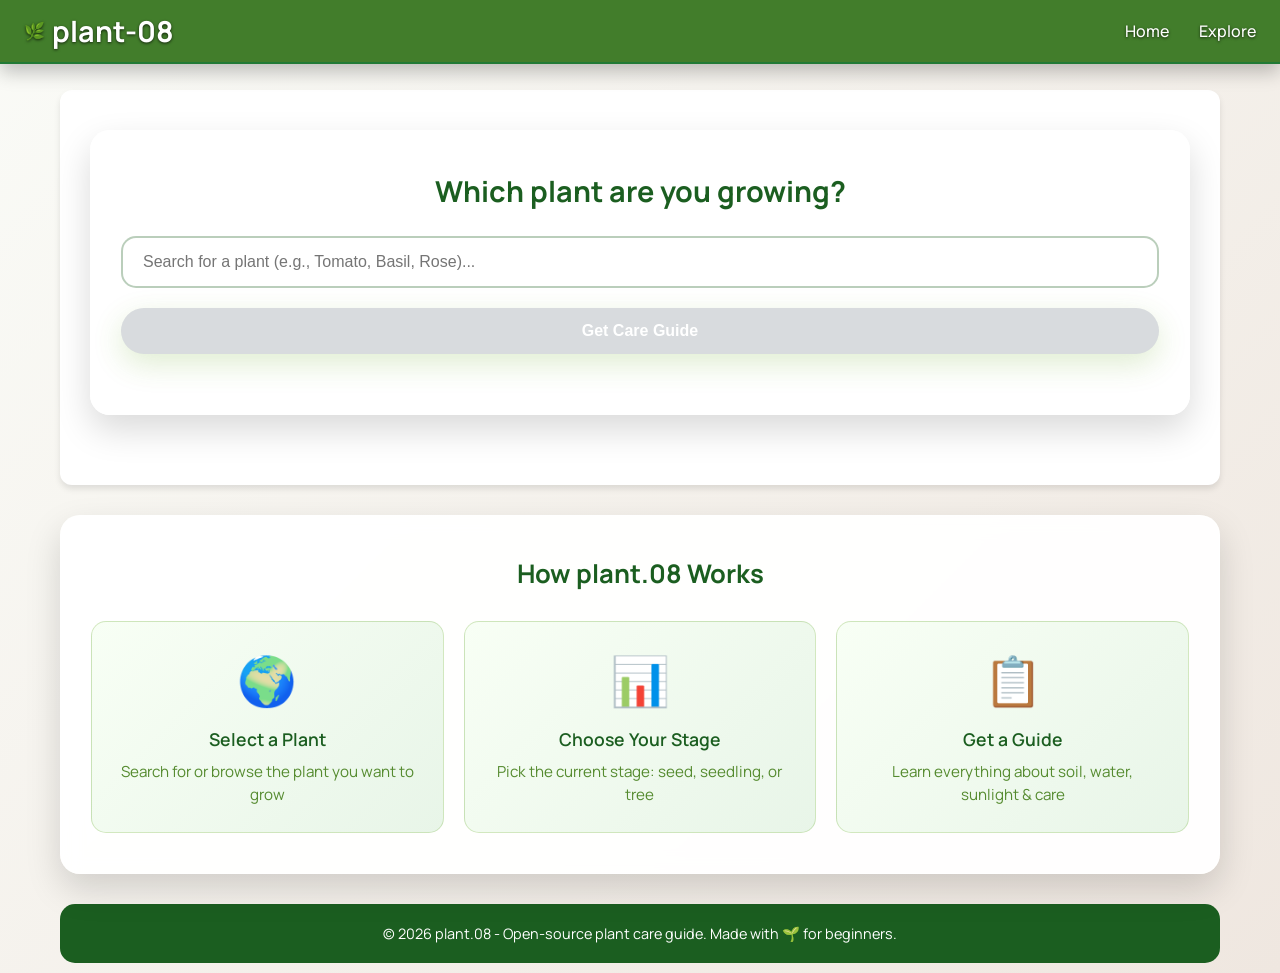
==== browse.html @ 8598b4c3 "Merge pull request #18 from vedansh-peepre/minor-fixes minor fixes" ====
<!DOCTYPE html>
<html lang="en">
<head>
    <meta charset="UTF-8">
    <meta name="viewport" content="width=device-width, initial-scale=1.0">
    <title>plant.08 - Learn Plant Care</title>
    <link rel="stylesheet" href="CSS/style.css">
    <link rel="icon" href="plant-08_logo-removebg-preview.png" type="image/x-icon">
    <link href="https://fonts.googleapis.com/css2?family=Manrope:wght@300;400;500;600;700;800&family=Playfair+Display:wght@400;700&display=swap" rel="stylesheet">
    <!-- <link href="https://fonts.googleapis.com/css2?family=Poppins:wght@300;400;600;700&family=Playfair+Display:wght@700&display=swap" rel="stylesheet"> -->
</head>
<body>
    <div class="container">
        <!-- Header -->
        <header class="header">
            <div class="logo">
                <div class="leaf-icon">🌿</div>
                <h1>plant-08</h1>
            </div>
            <nav class="nav">
                <a href="index.html">Home</a>
                <!-- <a href="browse.html">Search</a> -->
                <a href="explore.html">Explore</a>
            </nav>
        </header>

        <!-- Scroll Header -->
        <header class="scroll-header">
            <div class="scroll-left">Browse</div>
        </header>

        <!-- Main Content -->
        <main class="main-content">
            <!-- Search Section -->
            <section class="search-section">
                <h2>Which plant are you growing?</h2>
                
                <!-- Plant Input with Autocomplete -->
                <div class="search-container">
                    <input 
                        type="text" 
                        id="plantSearch" 
                        class="search-input" 
                        placeholder="Search for a plant (e.g., Tomato, Basil, Rose)..."
                        autocomplete="off"
                    >
                    <div id="searchSuggestions" class="search-suggestions"></div>
                </div>

                <!-- Search Button -->
                <button id="selectPlantBtn" class="btn btn-primary" disabled>
                    Get Care Guide
                </button>
            </section>

            <!-- Divider -->
        </main>

        <!-- Features Section -->
        <section class="features">
            <h3>How plant.08 Works</h3>
            <div class="features-grid">
                <div class="feature-card">
                    <div class="feature-icon">🌍</div>
                    <h4>Select a Plant</h4>
                    <p>Search for or browse the plant you want to grow</p>
                </div>
                <div class="feature-card">
                    <div class="feature-icon">📊</div>
                    <h4>Choose Your Stage</h4>
                    <p>Pick the current stage: seed, seedling, or tree</p>
                </div>
                <div class="feature-card">
                    <div class="feature-icon">📋</div>
                    <h4>Get a Guide</h4>
                    <p>Learn everything about soil, water, sunlight & care</p>
                </div>
            </div>
        </section>

        <!-- Footer -->
        <footer class="footer">
            <p>&copy; 2026 plant.08 - Open-source plant care guide. Made with 🌱 for beginners.</p>
        </footer>
    </div>

    <!-- Scripts -->
    <script src="JS/guide-data.js"></script>
    <script src="JS/script.js"></script>
    <script src="JS/browse.js"></script>
    
</body>
</html>
---- CSS/style.css ----
/* === Global Styles === */
/* === Unified Design Style CSS File ==*/
* {
    margin: 0;
    padding: 0;
    box-sizing: border-box;
}

body {
    font-family: 'Manrope', sans-serif;
    background: linear-gradient(135deg, #FAFBF7 0%, #EFE7E0 100%);
    min-height: 100vh;
    color: #2C3E1F;
    overflow-x: hidden;
}

.container {
    max-width: 1200px;
    margin: 0 auto;
    padding: 0 20px;
    display: flex;
    flex-direction: column;
    min-height: 100vh;
}

/* === Header === */
.header {
    position: fixed;
    top: 0;
    left: 0;
    width: 100%;
    z-index: 2000;
    padding: 10.8px 24px;
    background: #427D2B;
    color: #ffffff;
    border-radius: 0;
    box-shadow: 0 8px 18px rgba(0, 0, 0, 0.24);
    text-shadow: 0 1px 3px rgba(0,0,0,0.7);
    margin-bottom: 0;
    margin-top: 0;
    backdrop-filter: blur(10px);
    border-bottom: 2px solid #0276447b;
    display: flex;
    justify-content: space-between;
    align-items: center;
    min-height: 48px;
}

.logo {
    font-size: 0.9rem;
    color: #ffffff;
    margin-bottom: 0;
    font-weight: 700;
    display: flex;
    align-items: center;
    justify-content: flex-start;
    gap: 7.2px;
}

.logo h1 {
    margin: 0;
    padding: 0;
    color: #ffffff;
}

.nav {
    display: flex;
    gap: 30px;
    align-items: center;
}

.nav a {
    color: #ffffff;
    text-decoration: none;
    font-weight: 500;
    transition: all 0.3s ease;
    position: relative;
    font-size: 1rem;
}

.nav a:hover {
    color: #a8e6cf;
    transform: translateY(-2px);
}

.nav a::after {
    content: '';
    position: absolute;
    width: 0;
    height: 2px;
    bottom: -5px;
    left: 0;
    background: #a8e6cf;
    transition: width 0.3s ease;
}

.nav a:hover::after {
    width: 100%;
}

.leaf-icon {
    font-size: 16.8px;
}

.tagline {
    font-size: 1.1em;
    color: #558B2F;
    font-weight: 400;
}


/* === Scroll Header === */
.scroll-header {
    position: fixed;
    top: 0;
    left: 0;
    width: 100%;
    padding: 10px 20px;
    background: rgba(255, 255, 255, 0.7);
    color: #1b5e20;
    backdrop-filter: blur(10px);
    -webkit-backdrop-filter: blur(10px);
    z-index: 1000;
    opacity: 0;
    transform: translateY(-100%);
    transition: all 0.3s ease;
    display: flex;
    justify-content: space-between;
    align-items: center;
    box-shadow: 0 2px 10px rgba(0, 0, 0, 0.1);
}

.scroll-header.visible {
    opacity: 1;
    transform: translateY(0);
}

.scroll-left, .scroll-right, .scroll-header h1 {
    font-size: 1.5em;
    font-weight: 700;
    color: #1b5e20;
}

/* === Main Content === */
.main-content {
    flex: 1;
    background: white;
    border-radius: 12px;
    padding: 40px 30px;
    box-shadow: 0 4px 6px rgba(0, 0, 0, 0.1);
    margin-top: 90px;
    margin-bottom: 30px;
}

/* === Search Section === */
.search-section {
    background: rgba(255, 255, 255, 0.95);
    border-radius: 20px;
    padding: 40px 30px;
    box-shadow: 0 15px 35px rgba(0, 0, 0, 0.15);
    margin-bottom: 30px;
    backdrop-filter: blur(10px);
    border: 1px solid rgba(255, 255, 255, 0.5);
}

.search-section h2 {
    font-size: 1.8em;
    color: #1B5E20;
    margin-bottom: 25px;
    text-align: center;
    font-weight: 700;
}

.search-container {
    position: relative;
    margin-bottom: 20px;
}

.search-input {
    width: 100%;
    padding: 15px 20px;
    font-size: 1em;
    border: 2px solid rgba(27, 94, 32, 0.3);
    border-radius: 15px;
    transition: all 0.3s ease;
    background: white;
    font-family: 'Poppins', sans-serif;
}

.search-input:focus {
    outline: none;
    border-color: #1B5E20;
    background: white;
    box-shadow: 0 0 0 3px rgba(27, 94, 32, 0.1);
}

/* === Search Suggestions === */
.search-suggestions {
    position: absolute;
    top: 100%;
    left: 0;
    right: 0;
    background: white;
    border: 1px solid rgba(27, 94, 32, 0.2);
    border-top: none;
    border-radius: 0 0 15px 15px;
    max-height: 300px;
    overflow-y: auto;
    display: none;
    z-index: 10;
    box-shadow: 0 10px 25px rgba(0, 0, 0, 0.1);
}

.search-suggestions.active {
    display: block;
}

.suggestion-item {
    padding: 12px 20px;
    cursor: pointer;
    border-bottom: 1px solid #f0f0f0;
    transition: all 0.2s;
    color: #555;
}

.suggestion-item:hover {
    background-color: linear-gradient(135deg, #f8fff5 0%, #e8f5e8 100%);
    color: #558B2F;
    padding-left: 25px;
}

.suggestion-item:last-child {
    border-bottom: none;
}

/* === Buttons === */
.btn {
    padding: 14px 36px;
    font-size: 1rem;
    border: none;
    border-radius: 50px;
    cursor: pointer;
    transition: all 0.3s ease;
    font-weight: 600;
    text-decoration: none;
    display: inline-block;
    text-align: center;
}

.btn-primary {
    background: linear-gradient(45deg, #7CB342, #558B2F);
    color: white;
    width: 100%;
    margin-bottom: 20px;
    box-shadow: 0 10px 30px rgba(123, 179, 66, 0.4);
}

.btn-primary:hover:not(:disabled) {
    transform: translateY(-5px);
    box-shadow: 0 20px 40px rgba(123, 179, 66, 0.6);
}

.btn-primary:disabled {
    background: #bdc3c7;
    cursor: not-allowed;
    opacity: 0.6;
}

.btn-secondary {
    background: linear-gradient(45deg, #558B2F, #1B5E20);
    color: white;
    width: 100%;
    border: 2px solid transparent;
    padding: 25px 0;
    box-shadow: 0 10px 30px rgba(27, 94, 32, 0.3);
}

.btn-secondary:hover {
    transform: translateY(-3px);
    box-shadow: 0 15px 40px rgba(27, 94, 32, 0.5);
}

/* === Divider === */
.divider {
    text-align: center;
    margin: 30px 0;
    position: relative;
    color: rgba(255, 255, 255, 0.6);
    font-weight: 600;
}

.divider::before,
.divider::after {
    content: '';
    position: absolute;
    top: 50%;
    width: 35%;
    height: 1px;
    background: rgba(255, 255, 255, 0.3);
}

.divider::before {
    left: 0;
}

.divider::after {
    right: 0;
}

/* === Explore Section === */
.explore-section {
    background: rgba(255, 255, 255, 0.95);
    border-radius: 20px;
    padding: 40px 30px;
    box-shadow: 0 15px 35px rgba(0, 0, 0, 0.15);
    margin-bottom: 30px;
    backdrop-filter: blur(10px);
    border: 1px solid rgba(255, 255, 255, 0.5);
}

.explore-section h2 {
    font-size: 1.8em;
    color: #1B5E20;
    margin-bottom: 12px;
    font-weight: 700;
}

.explore-section p {
    font-size: 1em;
    color: #558B2F;
    margin-bottom: 20px;
    font-weight: 400;
}

/* === Features Section === */
.features {
    background: rgba(255, 255, 255, 0.95);
    border-radius: 20px;
    padding: 40px 30px;
    box-shadow: 0 15px 35px rgba(0, 0, 0, 0.15);
    margin-bottom: 30px;
    backdrop-filter: blur(10px);
    border: 1px solid rgba(255, 255, 255, 0.5);
}

.features h3 {
    font-size: 1.6em;
    color: #1B5E20;
    text-align: center;
    margin-bottom: 30px;
    font-weight: 700;
}

.features-grid {
    display: grid;
    grid-template-columns: repeat(auto-fit, minmax(220px, 1fr));
    gap: 20px;
}

.feature-card {
    background: linear-gradient(135deg, #f8fff5 0%, #e8f5e8 100%);
    padding: 25px;
    border-radius: 15px;
    text-align: center;
    border: 1px solid rgba(123, 179, 66, 0.3);
    transition: all 0.3s ease;
}

.feature-card:hover {
    transform: translateY(-5px);
    box-shadow: 0 10px 30px rgba(123, 179, 66, 0.2);
    border-color: #7CB342;
}

.feature-icon {
    font-size: 3em;
    margin-bottom: 15px;
}

.feature-card h4 {
    font-size: 1.1em;
    color: #1B5E20;
    margin-bottom: 10px;
    font-weight: 600;
}

.feature-card p {
    font-size: 0.95em;
    color: #558B2F;
    line-height: 1.5;
}

/* === Footer === */
.footer {
    text-align: center;
    padding: 20px;
    color: white;
    font-size: 0.9em;
    margin-top: auto;
    background: #1B5E20;
    border-radius: 15px;
    margin-bottom: 10px;
}

/* === Responsive Design === */
@media (max-width: 768px) {
    .container {
        padding: 0 15px;
        margin: 0 auto;
    }

    .header {
        padding: 12px 9px;
        margin: 9px 0;
        text-align: center;
    }

    .logo {
        font-size: 1.08rem;
        margin-bottom: 4.8px;
    }

    .tagline {
        font-size: 0.6em;
    }

    .main-content {
        padding: 25px 20px;
        margin-bottom: 20px;
    }

    .search-section {
        padding: 25px 20px;
        margin-bottom: 20px;
    }

    .search-section h2 {
        font-size: 1.5em;
        margin-bottom: 20px;
    }

    .search-container {
        margin-bottom: 15px;
    }

    .search-input {
        padding: 12px 18px;
        font-size: 0.95em;
    }

    .search-suggestions {
        max-height: 250px;
    }

    .suggestion-item {
        padding: 10px 18px;
        font-size: 0.9em;
    }

    .btn {
        padding: 12px 30px;
        font-size: 0.95em;
    }

    .btn-primary,
    .btn-secondary {
        width: 100%;
        margin-bottom: 15px;
    }

    .divider {
        font-size: 0.9em;
        margin: 25px 0;
    }

    .divider::before,
    .divider::after {
        width: 30%;
    }

    .explore-section {
        padding: 25px 20px;
        margin-bottom: 20px;
    }

    .explore-section h2 {
        font-size: 1.5em;
        margin-bottom: 10px;
    }

    .explore-section p {
        font-size: 0.95em;
        margin-bottom: 15px;
    }

    .features {
        padding: 25px 20px;
        margin-bottom: 20px;
    }

    .features h3 {
        font-size: 1.4em;
        margin-bottom: 20px;
    }

    .features-grid {
        grid-template-columns: 1fr;
        gap: 15px;
    }

    .feature-card {
        padding: 20px;
    }

    .feature-icon {
        font-size: 2.5em;
        margin-bottom: 12px;
    }

    .feature-card h4 {
        font-size: 1em;
        margin-bottom: 8px;
    }

    .feature-card p {
        font-size: 0.9em;
    }

    .footer {
        padding: 15px;
        font-size: 0.85em;
        margin-bottom: 5px;
    }
}

@media (max-width: 480px) {
    .container {
        padding: 0 10px;
    }

    .header {
        padding: 9px 6px;
        margin: 6px 0;
    }

    .logo {
        font-size: 0.96rem;
    }

    .tagline {
        font-size: 0.54em;
    }

    .main-content,
    .search-section,
    .explore-section,
    .features {
        padding: 20px 15px;
        border-radius: 15px;
    }

    .search-section h2,
    .explore-section h2,
    .features h3 {
        font-size: 1.3em;
    }

    .search-input {
        padding: 10px 15px;
        font-size: 0.9em;
    }

    .btn {
        padding: 10px 25px;
        font-size: 0.9em;
    }

    .feature-card {
        padding: 15px;
    }

    .feature-icon {
        font-size: 2em;
    }

/* === Mobile Enhancements === */
/* Touch-friendly interactions */
@media (max-width: 768px) {
    * {
        -webkit-tap-highlight-color: rgba(82, 183, 136, 0.1);
    }

    /* Improve button touch targets */
    .btn, .btn-primary, .btn-secondary, .plant-btn, .btn-stage, .cta-primary, .cta-secondary {
        min-height: 44px;
        min-width: 44px;
        display: flex;
        align-items: center;
        justify-content: center;
    }

    /* Better text selection on mobile */
    body {
        -webkit-text-size-adjust: 100%;
        -ms-text-size-adjust: 100%;
    }

    /* Prevent horizontal scroll */
    html, body {
        overflow-x: hidden;
        width: 100%;
    }

    /* Improve form inputs */
    input, select, textarea {
        font-size: 16px; /* Prevents zoom on iOS */
    }

    /* Better spacing for mobile */
    .container {
        padding-left: 15px;
        padding-right: 15px;
    }
}

/* Additional mobile optimizations */
@media (max-width: 480px) {
    /* Reduce motion for better performance on low-end devices */
    *, *::before, *::after {
        animation-duration: 0.2s !important;
        animation-delay: 0s !important;
        transition-duration: 0.2s !important;
    }

    /* Optimize for small screens */
    .container {
        padding-left: 10px;
        padding-right: 10px;
    }

    /* Better readability */
    body {
        font-size: 14px;
        line-height: 1.5;
    }

    /* Optimize images and icons */
    .feature-icon, .care-icon, .stage-icon, .plant-icon {
        image-rendering: -webkit-optimize-contrast;
    }
} 
}
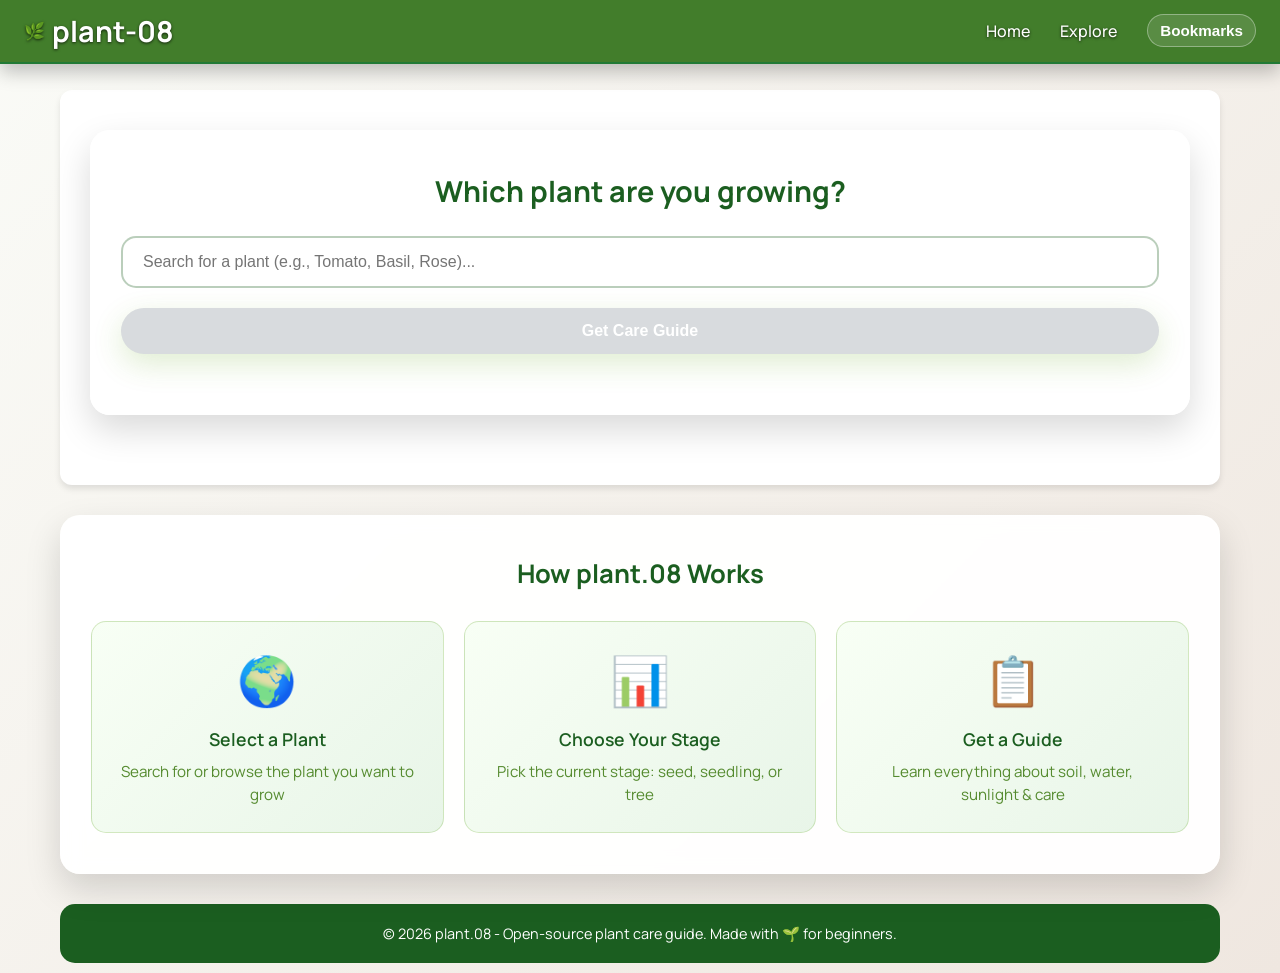
==== commit 23fd31bc: "Add bookmarks overlay and header access across pages" ====
--- a/browse.html
+++ b/browse.html
@@ -17,12 +17,17 @@
                 <div class="leaf-icon">🌿</div>
                 <h1>plant-08</h1>
             </div>
-            <nav class="nav">
-                <a href="index.html">Home</a>
-                <!-- <a href="browse.html">Search</a> -->
-                <a href="explore.html">Explore</a>
-            </nav>
-        </header>
+            <button class="nav-toggle" type="button" aria-label="Open navigation" aria-controls="primaryNav" aria-expanded="false">
+                <span class="nav-toggle-bar"></span>
+            </button>
+            <nav class="nav" id="primaryNav">
+                <a href="index.html">Home</a>
+                <!-- <a href="browse.html">Search</a> -->
+                <a href="explore.html">Explore</a>
+                <button class="bookmarks-open-btn" type="button">Bookmarks</button>
+            </nav>
+        </header>
+        <div class="nav-backdrop" data-nav-backdrop></div>
 
         <!-- Scroll Header -->
         <header class="scroll-header">
@@ -85,9 +90,11 @@
     </div>
 
     <!-- Scripts -->
-    <script src="JS/guide-data.js"></script>
-    <script src="JS/script.js"></script>
-    <script src="JS/browse.js"></script>
-    
-</body>
-</html>
+    <script src="JS/guide-data.js"></script>
+    <script src="JS/script.js"></script>
+    <script src="JS/browse.js"></script>
+    <script src="JS/bookmarks.js"></script>
+    <script src="JS/nav.js"></script>
+    
+</body>
+</html>
--- a/CSS/style.css
+++ b/CSS/style.css
@@ -69,10 +69,10 @@
     align-items: center;
 }
 
-.nav a {
-    color: #ffffff;
-    text-decoration: none;
-    font-weight: 500;
+.nav a {
+    color: #ffffff;
+    text-decoration: none;
+    font-weight: 500;
     transition: all 0.3s ease;
     position: relative;
     font-size: 1rem;
@@ -83,10 +83,10 @@
     transform: translateY(-2px);
 }
 
-.nav a::after {
-    content: '';
-    position: absolute;
-    width: 0;
+.nav a::after {
+    content: '';
+    position: absolute;
+    width: 0;
     height: 2px;
     bottom: -5px;
     left: 0;
@@ -94,13 +94,231 @@
     transition: width 0.3s ease;
 }
 
-.nav a:hover::after {
-    width: 100%;
-}
-
-.leaf-icon {
-    font-size: 16.8px;
-}
+.nav a:hover::after {
+    width: 100%;
+}
+
+.bookmarks-open-btn {
+    color: #ffffff;
+    background: rgba(255, 255, 255, 0.12);
+    border: 1px solid rgba(255, 255, 255, 0.35);
+    border-radius: 999px;
+    padding: 7px 12px;
+    font-weight: 600;
+    font-size: 0.95rem;
+    cursor: pointer;
+    transition: all 0.25s ease;
+}
+
+.bookmarks-open-btn:hover {
+    background: rgba(255, 255, 255, 0.2);
+    transform: translateY(-1px);
+}
+
+.scroll-header .bookmarks-open-btn-scroll {
+    margin-left: auto;
+    background: rgba(27, 94, 32, 0.12);
+    border-color: rgba(27, 94, 32, 0.25);
+    color: #1B5E20;
+}
+
+.page-bookmark-btn {
+    display: inline-flex;
+    align-items: center;
+    justify-content: center;
+    padding: 10px 16px;
+    border-radius: 999px;
+    border: 1px solid rgba(27, 94, 32, 0.35);
+    background: rgba(255, 255, 255, 0.9);
+    color: #1B5E20;
+    font-weight: 700;
+    font-size: 0.95rem;
+    font-family: 'Manrope', sans-serif;
+    cursor: pointer;
+    transition: all 0.2s ease;
+    margin-top: 14px;
+}
+
+.page-bookmark-btn:hover {
+    background: #e8f5e8;
+    transform: translateY(-1px);
+}
+
+.page-bookmark-btn.added {
+    background: #1B5E20;
+    color: #ffffff;
+    border-color: #1B5E20;
+}
+
+.hero-section .page-bookmark-btn {
+    display: flex;
+    margin: 14px auto 0;
+}
+
+.bookmarks-overlay {
+    position: fixed;
+    inset: 0;
+    background: rgba(0, 0, 0, 0.45);
+    display: none;
+    align-items: center;
+    justify-content: center;
+    z-index: 2600;
+    padding: 18px;
+}
+
+.bookmarks-overlay.visible {
+    display: flex;
+}
+
+.bookmarks-panel {
+    width: min(560px, 100%);
+    max-height: min(80vh, 680px);
+    overflow: auto;
+    background: #ffffff;
+    border-radius: 16px;
+    padding: 18px;
+    box-shadow: 0 24px 50px rgba(0, 0, 0, 0.25);
+}
+
+.bookmarks-header {
+    display: flex;
+    align-items: center;
+    justify-content: space-between;
+    margin-bottom: 14px;
+}
+
+.bookmarks-title {
+    color: #1B5E20;
+    font-size: 1.2rem;
+    font-weight: 800;
+}
+
+.bookmarks-close {
+    border: 1px solid #d9e7d3;
+    background: #f8fff5;
+    color: #1B5E20;
+    border-radius: 10px;
+    width: 36px;
+    height: 36px;
+    font-size: 1.15rem;
+    cursor: pointer;
+}
+
+.bookmarks-list {
+    list-style: none;
+    display: grid;
+    gap: 10px;
+}
+
+.bookmarks-item {
+    border: 1px solid #e1ebdb;
+    border-radius: 12px;
+    padding: 12px;
+    display: flex;
+    align-items: center;
+    justify-content: space-between;
+    gap: 10px;
+    background: #fbfef9;
+}
+
+.bookmarks-name {
+    font-weight: 700;
+    color: #1B5E20;
+}
+
+.bookmarks-actions {
+    display: flex;
+    gap: 8px;
+}
+
+.bookmark-link-btn,
+.bookmark-delete-btn {
+    border: 1px solid #d2e3cb;
+    border-radius: 9px;
+    background: #ffffff;
+    padding: 6px 10px;
+    font-size: 0.85rem;
+    font-weight: 700;
+    cursor: pointer;
+}
+
+.bookmark-link-btn {
+    color: #1B5E20;
+}
+
+.bookmark-delete-btn {
+    color: #8c2f2f;
+}
+
+.bookmarks-empty {
+    border: 1px dashed #c7d9bf;
+    border-radius: 12px;
+    padding: 16px;
+    text-align: center;
+    color: #4f6c43;
+    font-weight: 600;
+}
+
+.nav-toggle {
+    display: none;
+    align-items: center;
+    justify-content: center;
+    width: 40px;
+    height: 40px;
+    background: rgba(255, 255, 255, 0.12);
+    border: 1px solid rgba(255, 255, 255, 0.35);
+    border-radius: 10px;
+    cursor: pointer;
+    transition: transform 0.2s ease, background 0.2s ease;
+}
+
+.nav-toggle:hover {
+    transform: translateY(-1px);
+    background: rgba(255, 255, 255, 0.2);
+}
+
+.nav-toggle-bar {
+    display: block;
+    width: 20px;
+    height: 2px;
+    background: #ffffff;
+    border-radius: 999px;
+    position: relative;
+}
+
+.nav-toggle-bar::before,
+.nav-toggle-bar::after {
+    content: '';
+    position: absolute;
+    left: 0;
+    width: 20px;
+    height: 2px;
+    background: #ffffff;
+    border-radius: 999px;
+    transition: transform 0.2s ease;
+}
+
+.nav-toggle-bar::before {
+    top: -6px;
+}
+
+.nav-toggle-bar::after {
+    top: 6px;
+}
+
+.nav-backdrop {
+    position: fixed;
+    inset: 0;
+    background: rgba(11, 27, 16, 0.45);
+    opacity: 0;
+    pointer-events: none;
+    transition: opacity 0.2s ease;
+    z-index: 1500;
+}
+
+.leaf-icon {
+    font-size: 16.8px;
+}
 
 .tagline {
     font-size: 1.1em;
@@ -403,31 +621,32 @@
 }
 
 /* === Responsive Design === */
-@media (max-width: 768px) {
-    .container {
-        padding: 0 15px;
-        margin: 0 auto;
-    }
-
-    .header {
-        padding: 12px 9px;
-        margin: 9px 0;
-        text-align: center;
-    }
-
-    .logo {
-        font-size: 1.08rem;
-        margin-bottom: 4.8px;
-    }
+@media (max-width: 768px) {
+    .container {
+        padding: 0 15px;
+        margin: 0 auto;
+    }
+
+    .header {
+        padding: 10px 12px;
+        margin: 0;
+        text-align: left;
+    }
+
+    .logo {
+        font-size: 1.02rem;
+        margin-bottom: 0;
+    }
 
     .tagline {
         font-size: 0.6em;
     }
 
-    .main-content {
-        padding: 25px 20px;
-        margin-bottom: 20px;
-    }
+    .main-content {
+        padding: 25px 20px;
+        margin-top: 84px;
+        margin-bottom: 20px;
+    }
 
     .search-section {
         padding: 25px 20px;
@@ -526,22 +745,71 @@
         font-size: 0.9em;
     }
 
-    .footer {
-        padding: 15px;
-        font-size: 0.85em;
-        margin-bottom: 5px;
-    }
-}
-
-@media (max-width: 480px) {
-    .container {
-        padding: 0 10px;
-    }
-
-    .header {
-        padding: 9px 6px;
-        margin: 6px 0;
-    }
+    .footer {
+        padding: 15px;
+        font-size: 0.85em;
+        margin-bottom: 5px;
+    }
+
+    .nav-toggle {
+        display: flex;
+    }
+
+    .nav {
+        position: fixed;
+        top: 0;
+        right: -270px;
+        height: 100vh;
+        width: 270px;
+        flex-direction: column;
+        gap: 12px;
+        padding: 80px 20px 20px;
+        background: #1B5E20;
+        box-shadow: -16px 0 30px rgba(0, 0, 0, 0.25);
+        transition: right 0.25s ease;
+        z-index: 2100;
+    }
+
+    .nav a {
+        font-size: 1.05rem;
+        padding: 10px 12px;
+        border-radius: 10px;
+        background: rgba(255, 255, 255, 0.08);
+    }
+
+    .bookmarks-open-btn {
+        width: 100%;
+        border-radius: 10px;
+        text-align: left;
+        padding: 10px 12px;
+        background: rgba(255, 255, 255, 0.08);
+        border: 0;
+        font-size: 1.05rem;
+    }
+
+    .nav a::after {
+        display: none;
+    }
+
+    body.nav-open .nav {
+        right: 0;
+    }
+
+    body.nav-open .nav-backdrop {
+        opacity: 1;
+        pointer-events: auto;
+    }
+}
+
+@media (max-width: 480px) {
+    .container {
+        padding: 0 10px;
+    }
+
+    .header {
+        padding: 9px 10px;
+        margin: 0;
+    }
 
     .logo {
         font-size: 0.96rem;
@@ -551,13 +819,13 @@
         font-size: 0.54em;
     }
 
-    .main-content,
-    .search-section,
-    .explore-section,
-    .features {
-        padding: 20px 15px;
-        border-radius: 15px;
-    }
+    .main-content,
+    .search-section,
+    .explore-section,
+    .features {
+        padding: 20px 15px;
+        border-radius: 15px;
+    }
 
     .search-section h2,
     .explore-section h2,
@@ -575,78 +843,98 @@
         font-size: 0.9em;
     }
 
-    .feature-card {
-        padding: 15px;
-    }
-
-    .feature-icon {
-        font-size: 2em;
-    }
-
-/* === Mobile Enhancements === */
-/* Touch-friendly interactions */
-@media (max-width: 768px) {
-    * {
-        -webkit-tap-highlight-color: rgba(82, 183, 136, 0.1);
-    }
-
-    /* Improve button touch targets */
-    .btn, .btn-primary, .btn-secondary, .plant-btn, .btn-stage, .cta-primary, .cta-secondary {
-        min-height: 44px;
-        min-width: 44px;
-        display: flex;
-        align-items: center;
-        justify-content: center;
-    }
-
-    /* Better text selection on mobile */
-    body {
-        -webkit-text-size-adjust: 100%;
-        -ms-text-size-adjust: 100%;
-    }
-
-    /* Prevent horizontal scroll */
-    html, body {
-        overflow-x: hidden;
-        width: 100%;
-    }
-
-    /* Improve form inputs */
-    input, select, textarea {
-        font-size: 16px; /* Prevents zoom on iOS */
-    }
-
-    /* Better spacing for mobile */
-    .container {
-        padding-left: 15px;
-        padding-right: 15px;
-    }
-}
-
-/* Additional mobile optimizations */
-@media (max-width: 480px) {
-    /* Reduce motion for better performance on low-end devices */
-    *, *::before, *::after {
-        animation-duration: 0.2s !important;
-        animation-delay: 0s !important;
-        transition-duration: 0.2s !important;
-    }
-
-    /* Optimize for small screens */
-    .container {
-        padding-left: 10px;
-        padding-right: 10px;
-    }
-
-    /* Better readability */
-    body {
-        font-size: 14px;
-        line-height: 1.5;
-    }
-
-    /* Optimize images and icons */
-    .feature-icon, .care-icon, .stage-icon, .plant-icon {
-        image-rendering: -webkit-optimize-contrast;
-    }
-} 
-}+    .feature-card {
+        padding: 15px;
+    }
+
+    .feature-icon {
+        font-size: 2em;
+    }
+
+    .bookmarks-panel {
+        padding: 14px;
+        border-radius: 12px;
+    }
+
+    .bookmarks-item {
+        align-items: flex-start;
+        flex-direction: column;
+    }
+
+    .bookmarks-actions {
+        width: 100%;
+    }
+
+    .bookmark-link-btn,
+    .bookmark-delete-btn {
+        flex: 1;
+    }
+}
+
+/* === Mobile Enhancements === */
+@media (max-width: 768px) {
+    * {
+        -webkit-tap-highlight-color: rgba(82, 183, 136, 0.1);
+    }
+
+    .btn,
+    .btn-primary,
+    .btn-secondary,
+    .plant-btn,
+    .btn-stage,
+    .cta-primary,
+    .cta-secondary {
+        min-height: 44px;
+        min-width: 44px;
+        display: flex;
+        align-items: center;
+        justify-content: center;
+    }
+
+    body {
+        -webkit-text-size-adjust: 100%;
+        -ms-text-size-adjust: 100%;
+    }
+
+    html,
+    body {
+        overflow-x: hidden;
+        width: 100%;
+    }
+
+    input,
+    select,
+    textarea {
+        font-size: 16px;
+    }
+
+    .container {
+        padding-left: 15px;
+        padding-right: 15px;
+    }
+}
+
+@media (max-width: 480px) {
+    *, *::before, *::after {
+        animation-duration: 0.2s !important;
+        animation-delay: 0s !important;
+        transition-duration: 0.2s !important;
+    }
+
+    .container {
+        padding-left: 10px;
+        padding-right: 10px;
+    }
+
+    body {
+        font-size: 14px;
+        line-height: 1.5;
+    }
+
+    .feature-icon,
+    .care-icon,
+    .stage-icon,
+    .plant-icon {
+        image-rendering: -webkit-optimize-contrast;
+    }
+}
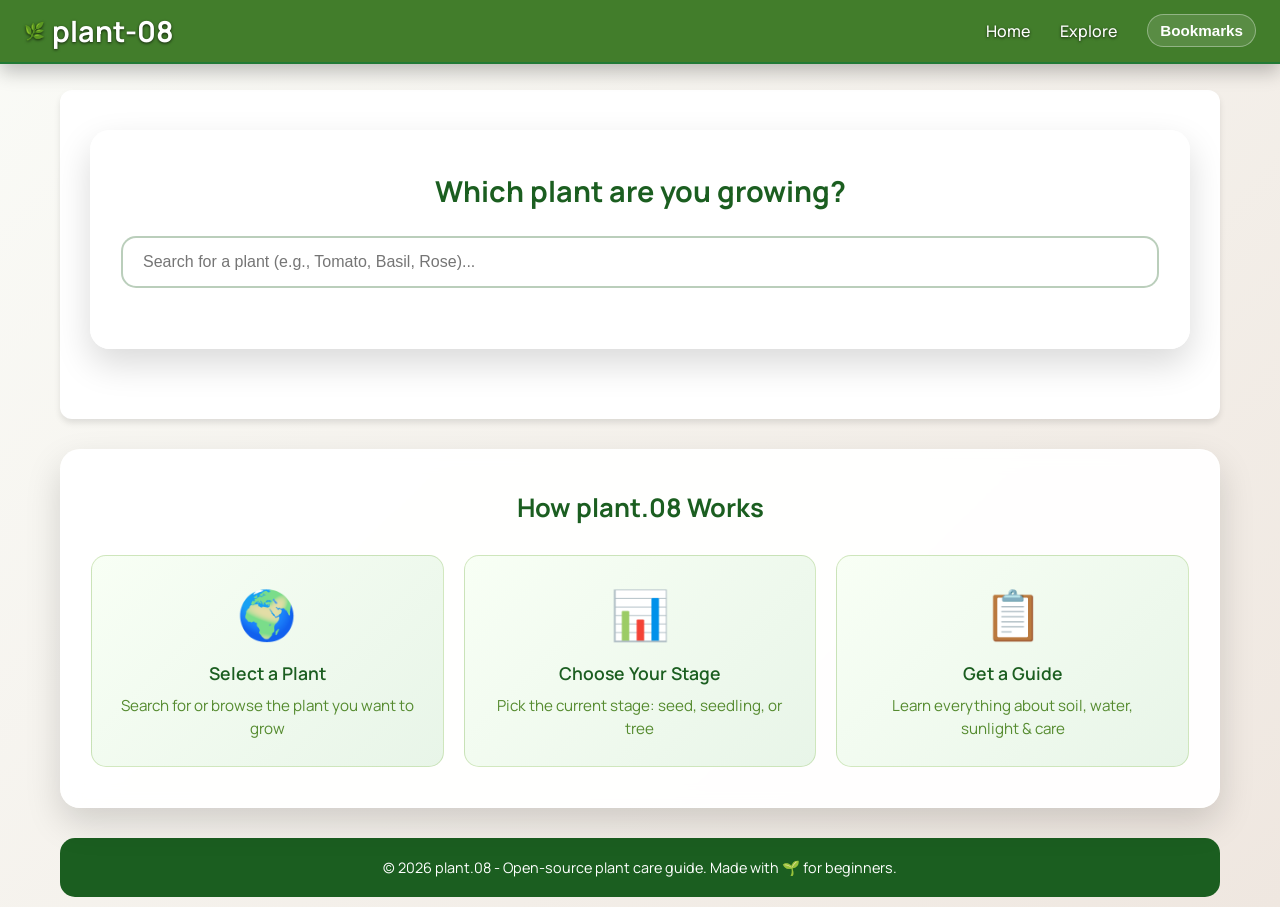
==== commit 7bba5d08: "Phase 1: Backend Integration & Extensive Dataset Complete ✅ Backend - Flask API with 5 endpoints + 3" ====
--- a/browse.html
+++ b/browse.html
@@ -17,17 +17,17 @@
                 <div class="leaf-icon">🌿</div>
                 <h1>plant-08</h1>
             </div>
-            <button class="nav-toggle" type="button" aria-label="Open navigation" aria-controls="primaryNav" aria-expanded="false">
-                <span class="nav-toggle-bar"></span>
-            </button>
-            <nav class="nav" id="primaryNav">
-                <a href="index.html">Home</a>
-                <!-- <a href="browse.html">Search</a> -->
-                <a href="explore.html">Explore</a>
-                <button class="bookmarks-open-btn" type="button">Bookmarks</button>
-            </nav>
-        </header>
-        <div class="nav-backdrop" data-nav-backdrop></div>
+            <button class="nav-toggle" type="button" aria-label="Open navigation" aria-controls="primaryNav" aria-expanded="false">
+                <span class="nav-toggle-bar"></span>
+            </button>
+            <nav class="nav" id="primaryNav">
+                <a href="index.html">Home</a>
+                <!-- <a href="browse.html">Search</a> -->
+                <a href="explore.html">Explore</a>
+                <button class="bookmarks-open-btn" type="button">Bookmarks</button>
+            </nav>
+        </header>
+        <div class="nav-backdrop" data-nav-backdrop></div>
 
         <!-- Scroll Header -->
         <header class="scroll-header">
@@ -90,11 +90,12 @@
     </div>
 
     <!-- Scripts -->
-    <script src="JS/guide-data.js"></script>
-    <script src="JS/script.js"></script>
-    <script src="JS/browse.js"></script>
-    <script src="JS/bookmarks.js"></script>
-    <script src="JS/nav.js"></script>
-    
-</body>
-</html>
+    <script src="JS/guide-data.js"></script>
+    <script src="JS/script.js"></script>
+    <script src="JS/api-config.js"></script>
+    <script src="JS/browse.js"></script>
+    <script src="JS/bookmarks.js"></script>
+    <script src="JS/nav.js"></script>
+    
+</body>
+</html>
